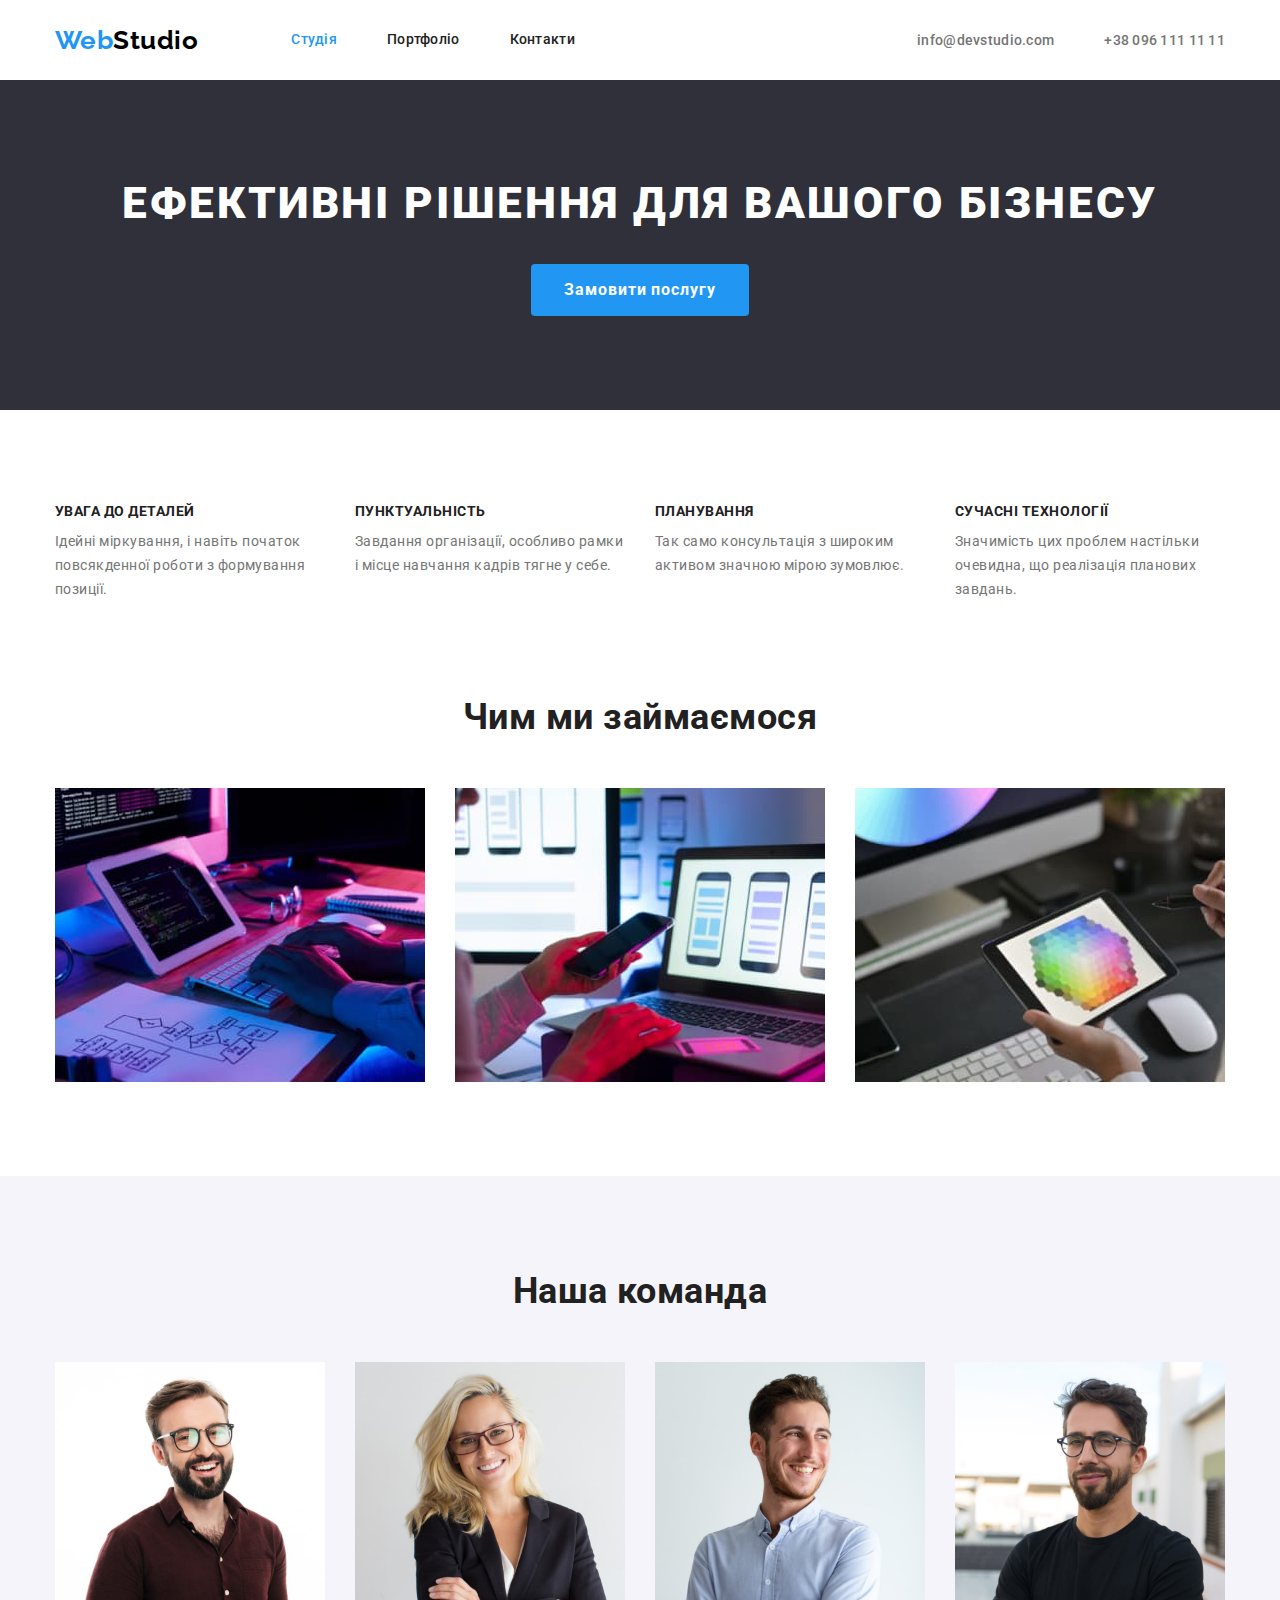
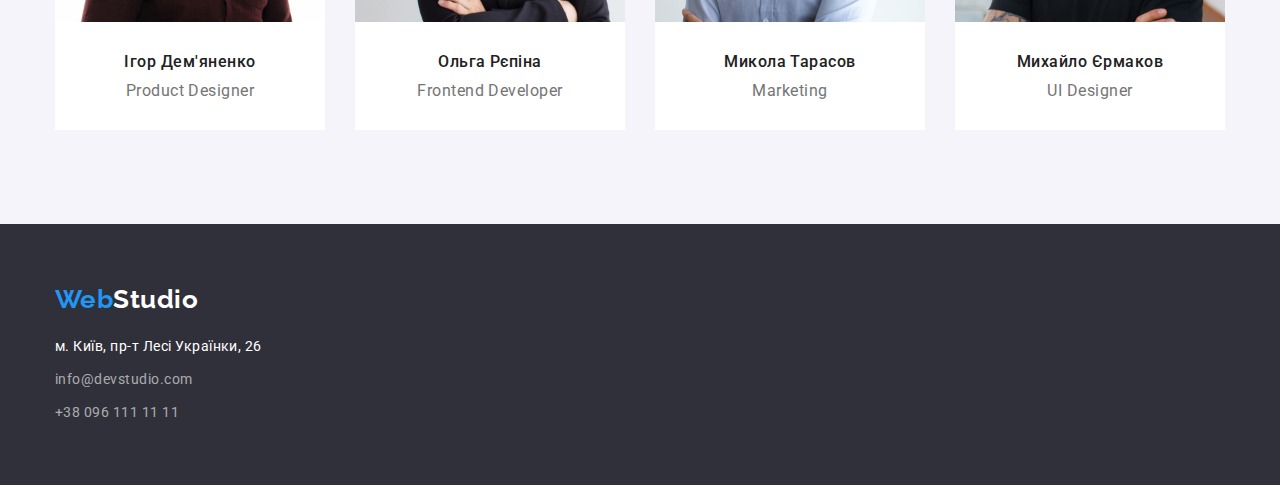
==== index.html @ 3d7ae056 "створили flexbox" ====
<!doctype html>
<html lang="uk">
  <head>
    <meta charset="utf-8" />
    <meta http-equiv="X-UA-Compatible" content="IE=edge" />
    <meta name="viewport" content="width=device-width, initial-scale=1.0" />
    <title>Document</title>
    <link rel="preconnect" href="https://fonts.googleapis.com">
    <link rel="preconnect" href="https://fonts.gstatic.com" crossorigin>
    <link href="https://fonts.googleapis.com/css2?family=Raleway:wght@700&family=Roboto:wght@400;500;700;900&display=swap" rel="stylesheet">
    <link rel="stylesheet" href="https://cdnjs.cloudflare.com/ajax/libs/modern-normalize/1.1.0/modern-normalize.min.css">
    <link rel="stylesheet" href="./css/styles.css" /> 
  </head>
  <body>
    <header class="page-header">
      <nav class="container main-nav">
        <a class="logo link" href="./index.html"><span class="logo-web">Web</span><span class="logo-studio">Studio</span></a>
        <ul class="menu-navigation list">
          <li class="menu-item">
            <a class="menu-link link current" href="./index.html">Студія</a>
          </li>
          <li class="menu-item">
            <a class="menu-link link" href="./portfolio.html">Портфоліо</a>
          </li>
          <li class="menu-item">
            <a class="menu-link link" href="#" >Контакти</a>
          </li>
        </ul>
        <ul class="menu-contacts list">
          <li class="menu-item">
            <a class="contact-e-mail link" href="mailto:info@devstudio.com" lang="en">info@devstudio.com</a>
          </li>
          <li class="menu-item">
            <a class="contact-phone-namber link" href="tel:+380961111111">+38 096 111 11 11</a>
          </li>
        </ul>
      </nav>    
    </header>
    <main>
      <!-- Герой -->
      <section class="section hero">
        <div class="container">
          <h1 class="hero-title">Ефективні рішення для вашого бізнесу</h1>
          <button class="modal-open-btn" type="button" >Замовити послугу</button>
        </div>
      </section>
      <!-- Наши особенности -->
      <section class="section featyres"> 
        <div class="container">
          <h2 class="featyres-title visually-hidden">Наші особливості</h2>
          <ul class="featyres-list list">
            <li class="item">
              <h3 class="featyres-list-title">Увага до деталей</h3>
              <p class="text">
                Ідейні міркування, і навіть початок повсякденної роботи з
                формування позиції.
              </p>
            </li>
            <li class="item">
              <h3 class="featyres-list-title">Пунктуальність</h3>
              <p class="text">
                Завдання організації, особливо рамки і місце навчання кадрів тягне
                у себе.
              </p>
            </li>
            <li class="item">
              <h3 class="featyres-list-title">Планування</h3>
              <p class="text">
                Так само консультація з широким активом значною мірою зумовлює.
              </p>
            </li>
            <li class="item">
              <h3 class="featyres-list-title">Сучасні технології</h3>
              <p class="text">
                Значимість цих проблем настільки очевидна, що реалізація планових
                завдань.
              </p>
            </li>
          </ul>
        </div>
      </section>
      <!-- Чем занимаемся -->
      <section class=" section work not-padding-top">
        <div class="container">
          <h2 class="work-title">Чим ми займаємося</h2>
          <ul class="work-list list">
            <li class="item"><img class="work-img link" src="./images/box-1.jpg" alt="Людина працює за комп'ютером" width="370" /></li>
            <li class="item"><img class="work-img link" src="./images/box-2.jpg" alt="Людина працює за телефоном" width="370" /></li>
            <li class="item"><img class="work-img link" src="./images/box-3.jpg" alt="Людина працює за планшетом" width="370" /></li>
          </ul>
        </div>
      </section>
      <!--Наша команда-->
      <section class="section section-team">
        <div class="container">
          <h2 class="section-team-title">Наша команда</h2>
          <ul class="team-list list">
            <li class="item">
              <img class="team-img" src="./images/team-1.jpg" alt="Ігор Дем'яненко" width="270" />
              <h3 class="team-list-title">Ігор Дем'яненко</h3>
              <p class="text">Product Designer</p>
            </li>
            <li class="item">
              <img class="team-img" src="./images/team-2.jpg" alt="Ольга Рєпіна" width="270" />
              <h3 class="team-list-title">Ольга Рєпіна</h3>
              <p class="text">Frontend Developer</p>
            </li>
            <li class="item">
              <img class="team-img" src="./images/team-3.jpg" alt="Микола Тарасов" width="270" />
              <h3 class="team-list-title">Микола Тарасов</h3>
              <p class="text">Marketing</p>
            </li>
            <li class="item">
              <img class="team-img" src="./images/team-4.jpg" alt="Михайло Єрмаков" width="270" />
              <h3 class="team-list-title">Михайло Єрмаков</h3>
              <p class="text">UI Designer</p>
            </li>
          </ul>
        </div>
      </section>  
    </main>
    <footer class="page-footer">
      <div class="container">
        <a class="footer-logo link" href="./index.html"><span class="logo-web">Web</span><span class="logo-studio">Studio</span></a> 
        <address class="footer-contacts">
            <ul class="footer-contacts-list list">
              <li class="item">
                <a class="footer-adress link"
                  href="https://goo.gl/maps/CPtrU1FHBa2aNyZL9"
                  target="_blank"
                  rel="noopener noreferrer nofollow"
                  >м. Київ, пр-т Лесі Українки, 26</a
                >
              </li>
              <li class="item">
                <a class="footer-e-mail link" href="mailto:info@devstudio.com" lang="en">info@devstudio.com</a></li>
              <li class="item">
                <a class="footer-phone link" href="tel:+380961111111">+38 096 111 11 11</a></li>
            </ul>
       
        </address>
    </div>
    </footer>
  </body>
</html>
---- css/styles.css ----
/* белый цвет #FFFFFF */
/* основный цвет текста #757575 */
/* цвет заголовков #212121  */
/* цвет голубой #2196F3 */
/* фон белый #F5F5F5 */
/* фон серый #F5F4FA */
/* фон футера #2F303A */
:root {
  --primary-text-color: #757575;
  --title-text-color: #212121;
  --accent-color: #2196f3;
  --hero-color: #ffffff;
  --logo-color: #000000;
  --background-color-button: #f5f4fa;
  --background-color-active-button: #188ce8;
  --background-color-footer: #2f303a;
  --background-color-hero: #2f303a;
}
html {
  box-sizing: border-box;
}
* 
*::before 
*::after {
  box-sizing: inherit;
}

.link {
  text-decoration: none;
}
.list {
  padding: 0;
  margin: 0;
  list-style: none;
}
img {
  display: block;
}
button {
  cursor: pointer;
  font-family: inherit;
}
body {
  font-family: "Roboto", sans-serif;
  background-color: var(--hero-color);
  color: var(--primary-text-color);
  letter-spacing: 0.03em;
}

.container {
  width: 1200px;
  margin-left: auto;
  margin-right: auto;
  padding-left: 15px;
  padding-right: 15px;
}
.section {
  padding-top: 94px;
  padding-bottom: 94px;
  margin-top: 0;
  margin-bottom: 0;
}
.section.not-padding-top {
  padding-top: 0;
}

img {
  display: block;
  max-width: 100%;
  height: auto;
}

.logo {
  font-family: "Raleway", sans-serif;
  font-weight: 700;
  font-size: 26px;
  line-height: 1.19;
}
.logo-web {
  color: var(--accent-color);
}
.logo-studio {
  color: var(--logo-color);
}

/* main-nav */
.main-nav {
  display: flex;
  align-items: center;
  border-top: 0;
  border-right: 0;
  border-left: 0;
}

/* menu-navigation */
.menu-navigation {
  display: flex;
  margin-left: 93px;
}
.menu-navigation .menu-item:not(:last-child) {
  margin-right: 50px;
}
.menu-navigation .menu-link {
  display: block;
  padding-top: 32px;
  padding-bottom: 32px;

  font-weight: 500;
  font-size: 14px;
  line-height: 1.14;
  letter-spacing: 0.02em;
  color: var(--title-text-color);
}
.menu-link:hover,
.menu-link:focus {
  color: var(--accent-color);
}
.menu-link.current {
  color: var(--accent-color);
}

/* menu-contacts */
.menu-contacts {
  display: flex;
  margin-left: auto;
}
.menu-contacts .menu-item:not(:last-child) {
  padding-right: 50px;
}
.contact-e-mail {
  font-weight: 500;
  font-size: 14px;
  line-height: 1.14;
  letter-spacing: 0.02em;
  color: var(--primary-text-color);
}
.contact-e-mail:hover,
.contact-e-mail:focus {
  color: var(--accent-color);
}
.contact-phone-namber {
  font-weight: 500;
  font-size: 14px;
  line-height: 1.14;
  letter-spacing: 0.02em;
  color: var(--primary-text-color);
}
.contact-phone-namber:hover,
.contact-phone-namber:focus {
  color: var(--accent-color);
}

/* hero */
.hero {
  background-color: var(--background-color-hero);
}

.hero-title {
  margin-top: 0;
  margin-bottom: 30px;

  font-weight: 900;
  font-size: 44px;
  line-height: 1.36;
  text-align: center;
  letter-spacing: 0.06em;
  text-transform: uppercase;
  color: var(--hero-color);
}

/* button */

.modal-open-btn {
  border-radius: 4px;
  padding: 10px 32px;
  margin: 0 auto;
  min-width: 216px;
  border: 1px solid transparent;

  font-weight: 700;
  font-size: 16px;
  line-height: 1.88;
  display: flex;
  align-items: center;
  text-align: center;
  letter-spacing: 0.06em;
  color: var(--hero-color);
  background-color: var(--accent-color);
}
.modal-open-btn:hover,
.modal-open-btn:focus {
  background-color: var(--background-color-active-button);
}
/* featyres */
.featyres-list {
  display: flex;
}
.featyres-list .item {
  width: 270px;
}
.featyres-list .item + .item {
  margin-left: 30px;
}
.featyres .featyres-title {
  color: var(--title-text-color);
}
.featyres-list-title {
  margin-top: 0;
  margin-bottom: 10px;
  font-weight: 700;
  font-size: 14px;
  line-height: 1.14;
  text-transform: uppercase;
  color: var(--title-text-color);
}
.featyres-list .text {
  margin-top: 0;
  margin-bottom: 0;
  font-size: 14px;
  line-height: 1.71;
}

/* work */
.work-list {
  display: flex;
}
.work-list .item {
  width: 370px;
}
.work-list .item + .item {
  margin-left: 30px;
}
.work-title {
  margin-top: 0;
  margin-bottom: 50px;
  font-weight: 700;
  font-size: 36px;
  line-height: 1.17;
  text-align: center;
  color: var(--title-text-color);
}

/* Наша команда */
.section-team {
  background-color: var(--background-color-button);
}
.team-list {
  display: flex;
}
.section-team-title {
  margin-top: 0;
  margin-bottom: 50px;
  font-weight: 700;
  font-size: 36px;
  line-height: 1.17;
  text-align: center;
  color: var(--title-text-color);
}
.team-list-title {
  margin-top: 0;
  margin-bottom: 10px;
  font-weight: 500;
  font-size: 16px;
  line-height: 1.19;
  text-align: center;
  color: var(--title-text-color);
}
.team-list .text {
  margin-top: 0;
  margin-bottom: 30px;
  font-size: 16px;
  line-height: 1.19;
  text-align: center;
}
.team-list .item {
  width: 270px;
  background-color: var(--hero-color);
}
.team-list .item + .item {
  margin-left: 30px;
}
.team-img {
  margin-top: 0;
  margin-bottom: 30px;
}
/* footer */
.page-footer {
  padding-top: 60px;
  padding-bottom: 60px;
  background-color: var(--background-color-footer);
}
.footer-logo .logo-web {
  color: var(--accent-color);
}
.footer-logo .logo-studio {
  color: var(--hero-color);
}
.page-footer .footer-logo {
  font-family: "Raleway", sans-serif;
  font-weight: 700;
  font-size: 26px;
  line-height: 1.19;
}
.footer-contacts-list .item:not(:last-child) {
  margin-top: 0;
  margin-bottom: 9px;
}
.footer-contacts {
  margin-top: 20px;
}
.footer-adress {
  font-style: normal;
  font-size: 14px;
  line-height: 1.71;
  color: var(--hero-color);
}
.footer-e-mail,
.footer-phone {
  font-style: normal;
  font-size: 14px;
  line-height: 1.71;
  color: rgba(255, 255, 255, 0.6);
}
.footer-adress:hover,
.footer-adress:focus {
  color: var(--accent-color);
}
.footer-e-mail:hover,
.footer-e-mail:focus {
  color: var(--accent-color);
}
.footer-phone:hover,
.footer-phone:focus {
  color: var(--accent-color);
}
.visually-hidden {
  position: absolute;
  white-space: nowrap;
  width: 1px;
  height: 1px;
  overflow: hidden;
  border: 0;
  padding: 0;
  clip: rect(0 0 0 0);
  clip-path: inset(50%);
  margin: -1px;
}

/* Стили для портфолио */
.secondary-btn {
  font-weight: 500;
  font-size: 16px;
  line-height: 1.62;
  text-align: center;
  color: var(--title-text-color);
  background-color: var(--background-color-button);
}
.secondary-btn:hover,
.secondary-btn:focus {
  color: var(--hero-color);
  background-color: var(--accent-color);
}
.portfolio-list .portfolio-title {
  font-weight: 700;
  font-size: 18px;
  line-height: 2;
  letter-spacing: 0.06em;
  color: var(--title-text-color);
}
.portfolio-list .text {
  margin-top: 0;
  margin-bottom: 0;
  font-size: 16px;
  line-height: 1.88;
}
.filter {
  display: flex;
  justify-content: center;
}
.filter .item {
  margin-right: 8px;
  margin-bottom: 50px;
}
.portfolio-list {
  display: flex;
  flex-wrap: wrap;
}
.portfolio-list .item {
  margin-right: 30px;
  margin-bottom: 30px;
}
.portfolio-list .item:nth-child(3n) {
  margin-right: 0;
}
.portfolio-list .item:nth-last-child(-n + 3) {
  margin-bottom: 0;
}
.portfolio-title {
  margin-top: 0;
  margin-bottom: 4px;
}
.test-container {
  max-width: 370px;

  padding-left: 24px;
  padding-right: 24px;
  padding-top: 20px;
  padding-bottom: 20px;

  border-top: 0;
  border-bottom: 1px solid #eeeeee;
  border-right: 1px solid #eeeeee;
  border-left: 1px solid #eeeeee;
}
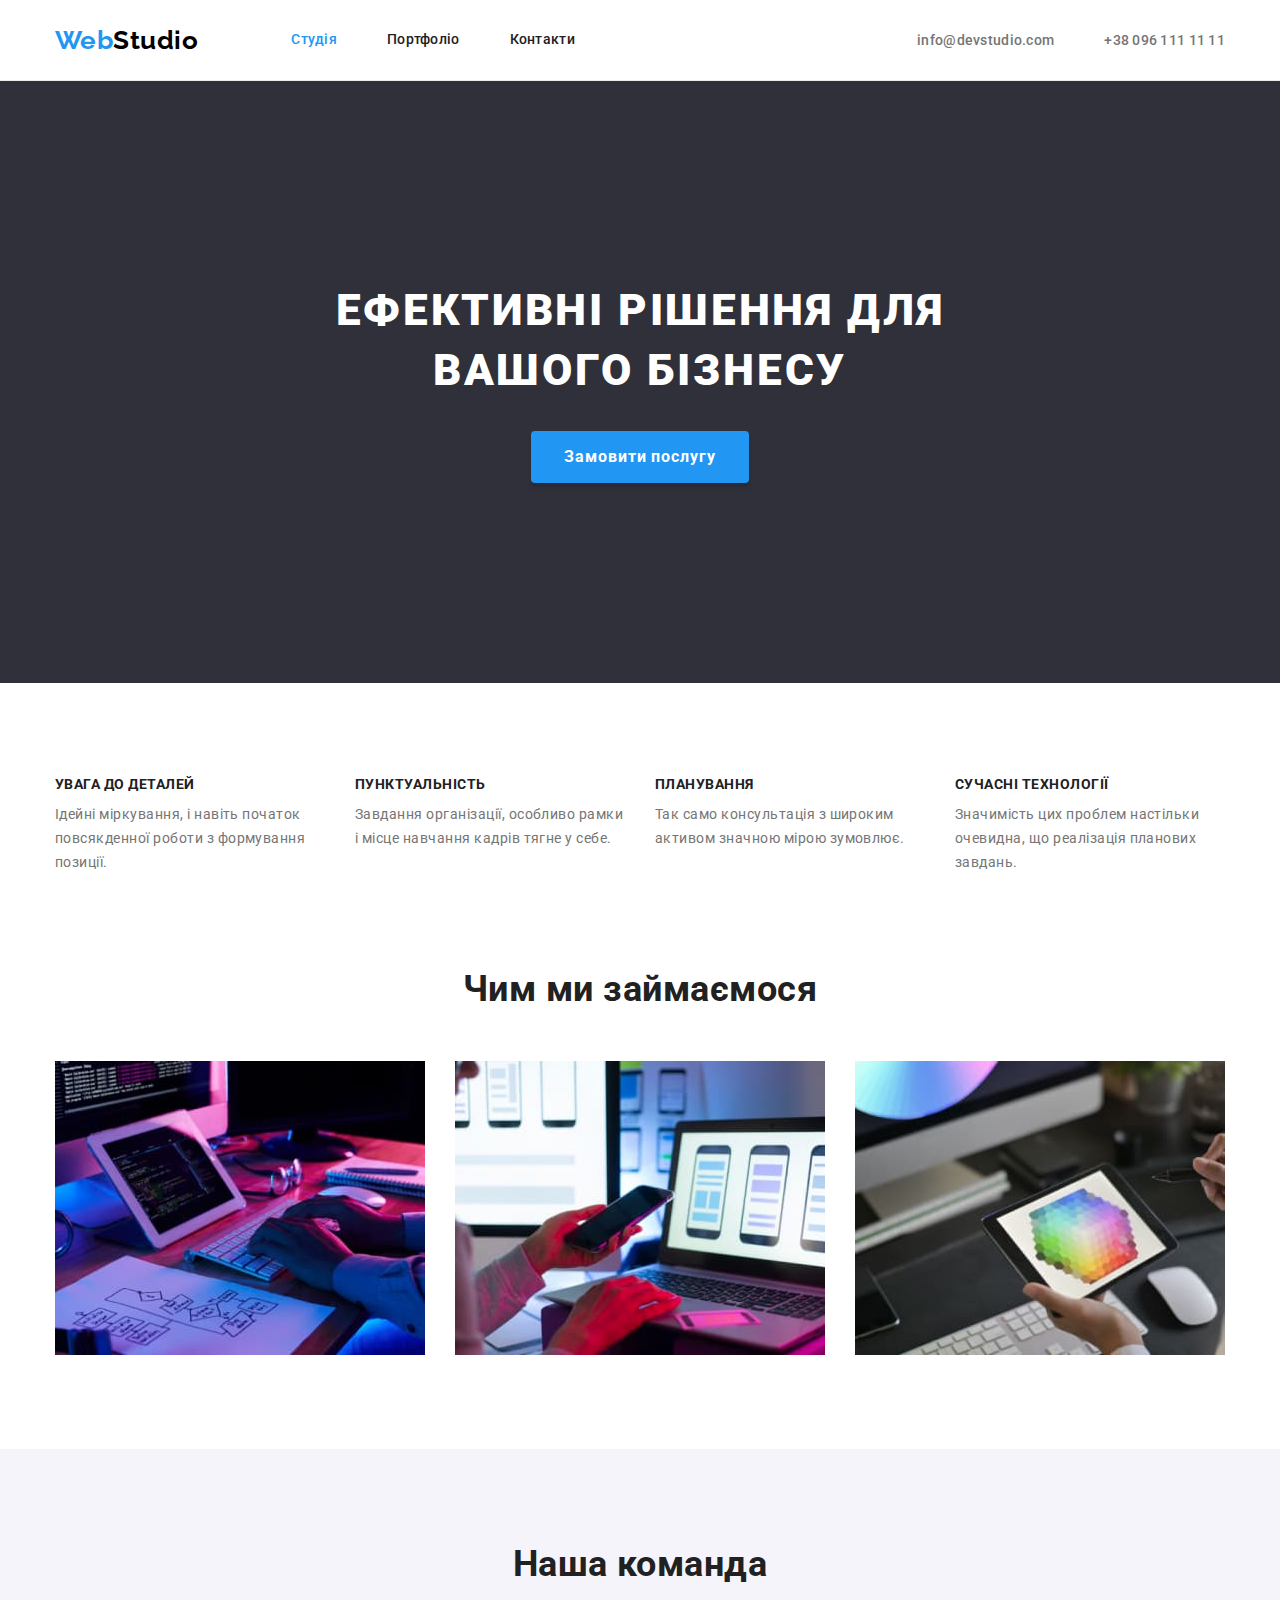
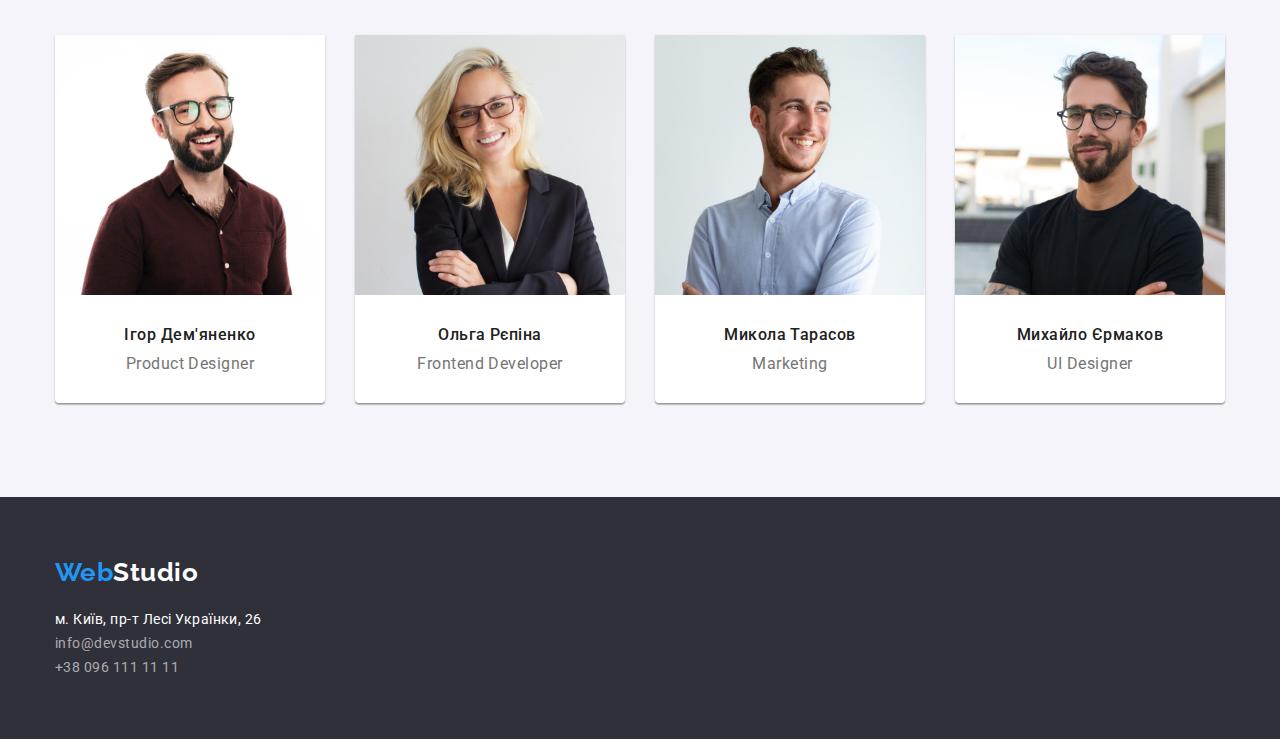
==== commit d99e788b: "внесла правки в css" ====
--- a/index.html
+++ b/index.html
@@ -1,51 +1,69 @@
-<!doctype html>
+<!DOCTYPE html>
 <html lang="uk">
   <head>
     <meta charset="utf-8" />
     <meta http-equiv="X-UA-Compatible" content="IE=edge" />
     <meta name="viewport" content="width=device-width, initial-scale=1.0" />
     <title>Document</title>
-    <link rel="preconnect" href="https://fonts.googleapis.com">
-    <link rel="preconnect" href="https://fonts.gstatic.com" crossorigin>
-    <link href="https://fonts.googleapis.com/css2?family=Raleway:wght@700&family=Roboto:wght@400;500;700;900&display=swap" rel="stylesheet">
-    <link rel="stylesheet" href="https://cdnjs.cloudflare.com/ajax/libs/modern-normalize/1.1.0/modern-normalize.min.css">
-    <link rel="stylesheet" href="./css/styles.css" /> 
+    <link rel="preconnect" href="https://fonts.googleapis.com" />
+    <link rel="preconnect" href="https://fonts.gstatic.com" crossorigin />
+    <link
+      href="https://fonts.googleapis.com/css2?family=Raleway:wght@700&family=Roboto:wght@400;500;700;900&display=swap"
+      rel="stylesheet"
+    />
+    <link
+      rel="stylesheet"
+      href="https://cdnjs.cloudflare.com/ajax/libs/modern-normalize/1.1.0/modern-normalize.min.css"
+    />
+    <link rel="stylesheet" href="./css/styles.css" />
   </head>
   <body>
     <header class="page-header">
-      <nav class="container main-nav">
-        <a class="logo link" href="./index.html"><span class="logo-web">Web</span><span class="logo-studio">Studio</span></a>
-        <ul class="menu-navigation list">
+      <div class="container page-header-container">
+        <nav class="menu-nav">
+          <a class="logo link" href="./index.html"
+            ><span class="logo-web">Web</span
+            ><span class="logo-studio">Studio</span></a
+          >
+          <ul class="menu-navigation list">
+            <li class="menu-item">
+              <a class="menu-link link current" href="./index.html">Студія</a>
+            </li>
+            <li class="menu-item">
+              <a class="menu-link link" href="./portfolio.html">Портфоліо</a>
+            </li>
+            <li class="menu-item">
+              <a class="menu-link link" href="#">Контакти</a>
+            </li>
+          </ul>
+        </nav>
+        <ul class="menu-contacts list">
           <li class="menu-item">
-            <a class="menu-link link current" href="./index.html">Студія</a>
+            <a
+              class="contact-link link"
+              href="mailto:info@devstudio.com"
+              lang="en"
+              >info@devstudio.com</a
+            >
           </li>
           <li class="menu-item">
-            <a class="menu-link link" href="./portfolio.html">Портфоліо</a>
-          </li>
-          <li class="menu-item">
-            <a class="menu-link link" href="#" >Контакти</a>
+            <a class="contact-link link" href="tel:+380961111111"
+              >+38 096 111 11 11</a
+            >
           </li>
         </ul>
-        <ul class="menu-contacts list">
-          <li class="menu-item">
-            <a class="contact-e-mail link" href="mailto:info@devstudio.com" lang="en">info@devstudio.com</a>
-          </li>
-          <li class="menu-item">
-            <a class="contact-phone-namber link" href="tel:+380961111111">+38 096 111 11 11</a>
-          </li>
-        </ul>
-      </nav>    
+      </div>
     </header>
     <main>
       <!-- Герой -->
       <section class="section hero">
         <div class="container">
           <h1 class="hero-title">Ефективні рішення для вашого бізнесу</h1>
-          <button class="modal-open-btn" type="button" >Замовити послугу</button>
+          <button class="modal-open-btn" type="button">Замовити послугу</button>
         </div>
       </section>
       <!-- Наши особенности -->
-      <section class="section featyres"> 
+      <section class="section featyres">
         <div class="container">
           <h2 class="featyres-title visually-hidden">Наші особливості</h2>
           <ul class="featyres-list list">
@@ -59,8 +77,8 @@
             <li class="item">
               <h3 class="featyres-list-title">Пунктуальність</h3>
               <p class="text">
-                Завдання організації, особливо рамки і місце навчання кадрів тягне
-                у себе.
+                Завдання організації, особливо рамки і місце навчання кадрів
+                тягне у себе.
               </p>
             </li>
             <li class="item">
@@ -72,21 +90,42 @@
             <li class="item">
               <h3 class="featyres-list-title">Сучасні технології</h3>
               <p class="text">
-                Значимість цих проблем настільки очевидна, що реалізація планових
-                завдань.
+                Значимість цих проблем настільки очевидна, що реалізація
+                планових завдань.
               </p>
             </li>
           </ul>
         </div>
       </section>
       <!-- Чем занимаемся -->
-      <section class=" section work not-padding-top">
+      <section class="section work not-padding-top">
         <div class="container">
           <h2 class="work-title">Чим ми займаємося</h2>
           <ul class="work-list list">
-            <li class="item"><img class="work-img link" src="./images/box-1.jpg" alt="Людина працює за комп'ютером" width="370" /></li>
-            <li class="item"><img class="work-img link" src="./images/box-2.jpg" alt="Людина працює за телефоном" width="370" /></li>
-            <li class="item"><img class="work-img link" src="./images/box-3.jpg" alt="Людина працює за планшетом" width="370" /></li>
+            <li class="item">
+              <img
+                class="work-img link"
+                src="./images/box-1.jpg"
+                alt="Людина працює за комп'ютером"
+                width="370"
+              />
+            </li>
+            <li class="item">
+              <img
+                class="work-img link"
+                src="./images/box-2.jpg"
+                alt="Людина працює за телефоном"
+                width="370"
+              />
+            </li>
+            <li class="item">
+              <img
+                class="work-img link"
+                src="./images/box-3.jpg"
+                alt="Людина працює за планшетом"
+                width="370"
+              />
+            </li>
           </ul>
         </div>
       </section>
@@ -96,36 +135,69 @@
           <h2 class="section-team-title">Наша команда</h2>
           <ul class="team-list list">
             <li class="item">
-              <img class="team-img" src="./images/team-1.jpg" alt="Ігор Дем'яненко" width="270" />
-              <h3 class="team-list-title">Ігор Дем'яненко</h3>
-              <p class="text">Product Designer</p>
-            </li>
-            <li class="item">
-              <img class="team-img" src="./images/team-2.jpg" alt="Ольга Рєпіна" width="270" />
-              <h3 class="team-list-title">Ольга Рєпіна</h3>
-              <p class="text">Frontend Developer</p>
-            </li>
-            <li class="item">
-              <img class="team-img" src="./images/team-3.jpg" alt="Микола Тарасов" width="270" />
-              <h3 class="team-list-title">Микола Тарасов</h3>
-              <p class="text">Marketing</p>
-            </li>
-            <li class="item">
-              <img class="team-img" src="./images/team-4.jpg" alt="Михайло Єрмаков" width="270" />
-              <h3 class="team-list-title">Михайло Єрмаков</h3>
-              <p class="text">UI Designer</p>
-            </li>
-          </ul>
-        </div>
-      </section>  
+              <img
+                class="team-img"
+                src="./images/team-1.jpg"
+                alt="Ігор Дем'яненко"
+                width="270"
+              />
+              <div class="item-team">
+                <h3 class="team-list-title">Ігор Дем'яненко</h3>
+                <p class="text">Product Designer</p>
+              </div>
+            </li>
+            <li class="item">
+              <img
+                class="team-img"
+                src="./images/team-2.jpg"
+                alt="Ольга Рєпіна"
+                width="270"
+              />
+              <div class="item-team">
+                <h3 class="team-list-title">Ольга Рєпіна</h3>
+                <p class="text">Frontend Developer</p>
+              </div>
+            </li>
+            <li class="item">
+              <img
+                class="team-img"
+                src="./images/team-3.jpg"
+                alt="Микола Тарасов"
+                width="270"
+              />
+              <div class="item-team">
+                <h3 class="team-list-title">Микола Тарасов</h3>
+                <p class="text">Marketing</p>
+              </div>
+            </li>
+            <li class="item">
+              <img
+                class="team-img"
+                src="./images/team-4.jpg"
+                alt="Михайло Єрмаков"
+                width="270"
+              />
+              <div class="item-team">
+                <h3 class="team-list-title">Михайло Єрмаков</h3>
+                <p class="text">UI Designer</p>
+              </div>
+            </li>
+          </ul>
+        </div>
+      </section>
     </main>
     <footer class="page-footer">
-      <div class="container">
-        <a class="footer-logo link" href="./index.html"><span class="logo-web">Web</span><span class="logo-studio">Studio</span></a> 
+      <div class="container page-container">
+        <a class="footer-logo link" href="./index.html"
+          ><span class="logo-web">Web</span
+          ><span class="logo-studio">Studio</span></a
+        >
         <address class="footer-contacts">
+          <div class="container contacts-list">
             <ul class="footer-contacts-list list">
               <li class="item">
-                <a class="footer-adress link"
+                <a
+                  class="footer-adress link"
                   href="https://goo.gl/maps/CPtrU1FHBa2aNyZL9"
                   target="_blank"
                   rel="noopener noreferrer nofollow"
@@ -133,13 +205,22 @@
                 >
               </li>
               <li class="item">
-                <a class="footer-e-mail link" href="mailto:info@devstudio.com" lang="en">info@devstudio.com</a></li>
+                <a
+                  class="footer-contact-link link"
+                  href="mailto:info@devstudio.com"
+                  lang="en"
+                  >info@devstudio.com</a
+                >
+              </li>
               <li class="item">
-                <a class="footer-phone link" href="tel:+380961111111">+38 096 111 11 11</a></li>
+                <a class="footer-contact-link link" href="tel:+380961111111"
+                  >+38 096 111 11 11</a
+                >
+              </li>
             </ul>
-       
+          </div>
         </address>
-    </div>
+      </div>
     </footer>
   </body>
 </html>
--- a/css/styles.css
+++ b/css/styles.css
@@ -19,9 +19,7 @@
 html {
   box-sizing: border-box;
 }
-* 
-*::before 
-*::after {
+* *::before *::after {
   box-sizing: inherit;
 }
 
@@ -33,12 +31,26 @@
   margin: 0;
   list-style: none;
 }
+h1,
+h2,
+h3,
+h4,
+p {
+  margin-top: 0;
+  margin-bottom: 0;
+}
+ul {
+  margin-top: 0;
+  margin-bottom: 0;
+  padding-left: 0;
+}
+button {
+  cursor: pointer;
+}
 img {
   display: block;
-}
-button {
-  cursor: pointer;
-  font-family: inherit;
+  max-width: 100%;
+  height: auto;
 }
 body {
   font-family: "Roboto", sans-serif;
@@ -57,20 +69,24 @@
 .section {
   padding-top: 94px;
   padding-bottom: 94px;
-  margin-top: 0;
-  margin-bottom: 0;
 }
 .section.not-padding-top {
   padding-top: 0;
 }
 
-img {
-  display: block;
-  max-width: 100%;
-  height: auto;
-}
-
+/* header */
+.page-header {
+  border-top: 0;
+  border-bottom: 1px solid #ececec;
+  border-right: 0;
+  border-left: 0;
+}
+.page-header-container {
+  display: flex;
+  align-items: center;
+}
 .logo {
+  margin-right: 93px;
   font-family: "Raleway", sans-serif;
   font-weight: 700;
   font-size: 26px;
@@ -84,21 +100,15 @@
 }
 
 /* main-nav */
-.main-nav {
+.menu-nav {
   display: flex;
   align-items: center;
-  border-top: 0;
-  border-right: 0;
-  border-left: 0;
 }
 
 /* menu-navigation */
 .menu-navigation {
   display: flex;
-  margin-left: 93px;
-}
-.menu-navigation .menu-item:not(:last-child) {
-  margin-right: 50px;
+  column-gap: 50px;
 }
 .menu-navigation .menu-link {
   display: block;
@@ -122,43 +132,39 @@
 /* menu-contacts */
 .menu-contacts {
   display: flex;
+  column-gap: 50px;
   margin-left: auto;
-}
-.menu-contacts .menu-item:not(:last-child) {
-  padding-right: 50px;
-}
-.contact-e-mail {
+  align-items: center;
+}
+.menu-contacts .menu-item {
+  display: block;
+}
+.menu-contacts .contact-link {
+  padding-top: 32px;
+  padding-bottom: 32px;
   font-weight: 500;
   font-size: 14px;
   line-height: 1.14;
   letter-spacing: 0.02em;
   color: var(--primary-text-color);
 }
-.contact-e-mail:hover,
-.contact-e-mail:focus {
-  color: var(--accent-color);
-}
-.contact-phone-namber {
-  font-weight: 500;
-  font-size: 14px;
-  line-height: 1.14;
-  letter-spacing: 0.02em;
-  color: var(--primary-text-color);
-}
-.contact-phone-namber:hover,
-.contact-phone-namber:focus {
+.contact-link:hover,
+.contact-link:focus {
   color: var(--accent-color);
 }
 
 /* hero */
 .hero {
+  padding-top: 200px;
+  padding-bottom: 200px;
   background-color: var(--background-color-hero);
 }
 
 .hero-title {
-  margin-top: 0;
   margin-bottom: 30px;
-
+  margin-left: auto;
+  margin-right: auto;
+  width: 696px;
   font-weight: 900;
   font-size: 44px;
   line-height: 1.36;
@@ -176,7 +182,7 @@
   margin: 0 auto;
   min-width: 216px;
   border: 1px solid transparent;
-
+  box-shadow: 0px 4px 4px rgba(0, 0, 0, 0.15);
   font-weight: 700;
   font-size: 16px;
   line-height: 1.88;
@@ -191,21 +197,20 @@
 .modal-open-btn:focus {
   background-color: var(--background-color-active-button);
 }
+
 /* featyres */
 .featyres-list {
   display: flex;
+  column-gap: 30px;
 }
 .featyres-list .item {
   width: 270px;
 }
-.featyres-list .item + .item {
-  margin-left: 30px;
-}
+
 .featyres .featyres-title {
   color: var(--title-text-color);
 }
 .featyres-list-title {
-  margin-top: 0;
   margin-bottom: 10px;
   font-weight: 700;
   font-size: 14px;
@@ -214,8 +219,6 @@
   color: var(--title-text-color);
 }
 .featyres-list .text {
-  margin-top: 0;
-  margin-bottom: 0;
   font-size: 14px;
   line-height: 1.71;
 }
@@ -223,15 +226,12 @@
 /* work */
 .work-list {
   display: flex;
+  column-gap: 30px;
 }
 .work-list .item {
   width: 370px;
 }
-.work-list .item + .item {
-  margin-left: 30px;
-}
 .work-title {
-  margin-top: 0;
   margin-bottom: 50px;
   font-weight: 700;
   font-size: 36px;
@@ -246,9 +246,9 @@
 }
 .team-list {
   display: flex;
+  column-gap: 30px;
 }
 .section-team-title {
-  margin-top: 0;
   margin-bottom: 50px;
   font-weight: 700;
   font-size: 36px;
@@ -257,7 +257,6 @@
   color: var(--title-text-color);
 }
 .team-list-title {
-  margin-top: 0;
   margin-bottom: 10px;
   font-weight: 500;
   font-size: 16px;
@@ -266,8 +265,6 @@
   color: var(--title-text-color);
 }
 .team-list .text {
-  margin-top: 0;
-  margin-bottom: 30px;
   font-size: 16px;
   line-height: 1.19;
   text-align: center;
@@ -275,14 +272,14 @@
 .team-list .item {
   width: 270px;
   background-color: var(--hero-color);
-}
-.team-list .item + .item {
-  margin-left: 30px;
-}
-.team-img {
-  margin-top: 0;
-  margin-bottom: 30px;
-}
+  box-shadow: 0px 1px 3px rgba(0, 0, 0, 0.12), 0px 1px 1px rgba(0, 0, 0, 0.14),
+    0px 2px 1px rgba(0, 0, 0, 0.2);
+  border-radius: 0px 0px 4px 4px;
+}
+.item-team {
+  padding: 30px 15px;
+}
+
 /* footer */
 .page-footer {
   padding-top: 60px;
@@ -301,38 +298,40 @@
   font-size: 26px;
   line-height: 1.19;
 }
-.footer-contacts-list .item:not(:last-child) {
+/* .footer-contacts-list .item:not(:last-child) {
   margin-top: 0;
   margin-bottom: 9px;
-}
+} */
 .footer-contacts {
   margin-top: 20px;
-}
-.footer-adress {
   font-style: normal;
   font-size: 14px;
   line-height: 1.71;
+}
+.contacts-list {
+  padding-left: 0;
+  row-gap: 9px;
+}
+/* .footer-contacts-list .item {
+    margin-top: 0;
+    margin-bottom: 9px;
+} */
+
+.footer-adress {
   color: var(--hero-color);
 }
-.footer-e-mail,
-.footer-phone {
-  font-style: normal;
-  font-size: 14px;
-  line-height: 1.71;
+.footer-contact-link {
   color: rgba(255, 255, 255, 0.6);
 }
 .footer-adress:hover,
 .footer-adress:focus {
   color: var(--accent-color);
 }
-.footer-e-mail:hover,
-.footer-e-mail:focus {
-  color: var(--accent-color);
-}
-.footer-phone:hover,
-.footer-phone:focus {
-  color: var(--accent-color);
-}
+.footer-contact-link:hover,
+.footer-contact-link:focus {
+  color: var(--accent-color);
+}
+
 .visually-hidden {
   position: absolute;
   white-space: nowrap;
@@ -348,6 +347,9 @@
 
 /* Стили для портфолио */
 .secondary-btn {
+  border: none;
+  border-radius: 4px;
+  padding: 6px 22px;
   font-weight: 500;
   font-size: 16px;
   line-height: 1.62;
@@ -359,6 +361,8 @@
 .secondary-btn:focus {
   color: var(--hero-color);
   background-color: var(--accent-color);
+  box-shadow: 0px 3px 1px rgba(0, 0, 0, 0.1), 0px 1px 2px rgba(0, 0, 0, 0.08),
+    0px 2px 2px rgba(0, 0, 0, 0.12);
 }
 .portfolio-list .portfolio-title {
   font-weight: 700;
@@ -367,48 +371,35 @@
   letter-spacing: 0.06em;
   color: var(--title-text-color);
 }
+.portfolio-title {
+  margin-bottom: 4px;
+}
 .portfolio-list .text {
-  margin-top: 0;
-  margin-bottom: 0;
   font-size: 16px;
   line-height: 1.88;
 }
 .filter {
   display: flex;
+  column-gap: 8px;
   justify-content: center;
-}
-.filter .item {
-  margin-right: 8px;
   margin-bottom: 50px;
 }
 .portfolio-list {
   display: flex;
   flex-wrap: wrap;
+  gap: 30px;
 }
 .portfolio-list .item {
-  margin-right: 30px;
-  margin-bottom: 30px;
-}
-.portfolio-list .item:nth-child(3n) {
-  margin-right: 0;
-}
-.portfolio-list .item:nth-last-child(-n + 3) {
-  margin-bottom: 0;
-}
-.portfolio-title {
-  margin-top: 0;
-  margin-bottom: 4px;
+  width: 370px;
 }
 .test-container {
   max-width: 370px;
-
-  padding-left: 24px;
-  padding-right: 24px;
-  padding-top: 20px;
-  padding-bottom: 20px;
-
+  padding: 20px 24px;
   border-top: 0;
   border-bottom: 1px solid #eeeeee;
   border-right: 1px solid #eeeeee;
   border-left: 1px solid #eeeeee;
 }
+.test-container .text {
+  color: var(--primary-text-color);
+}
